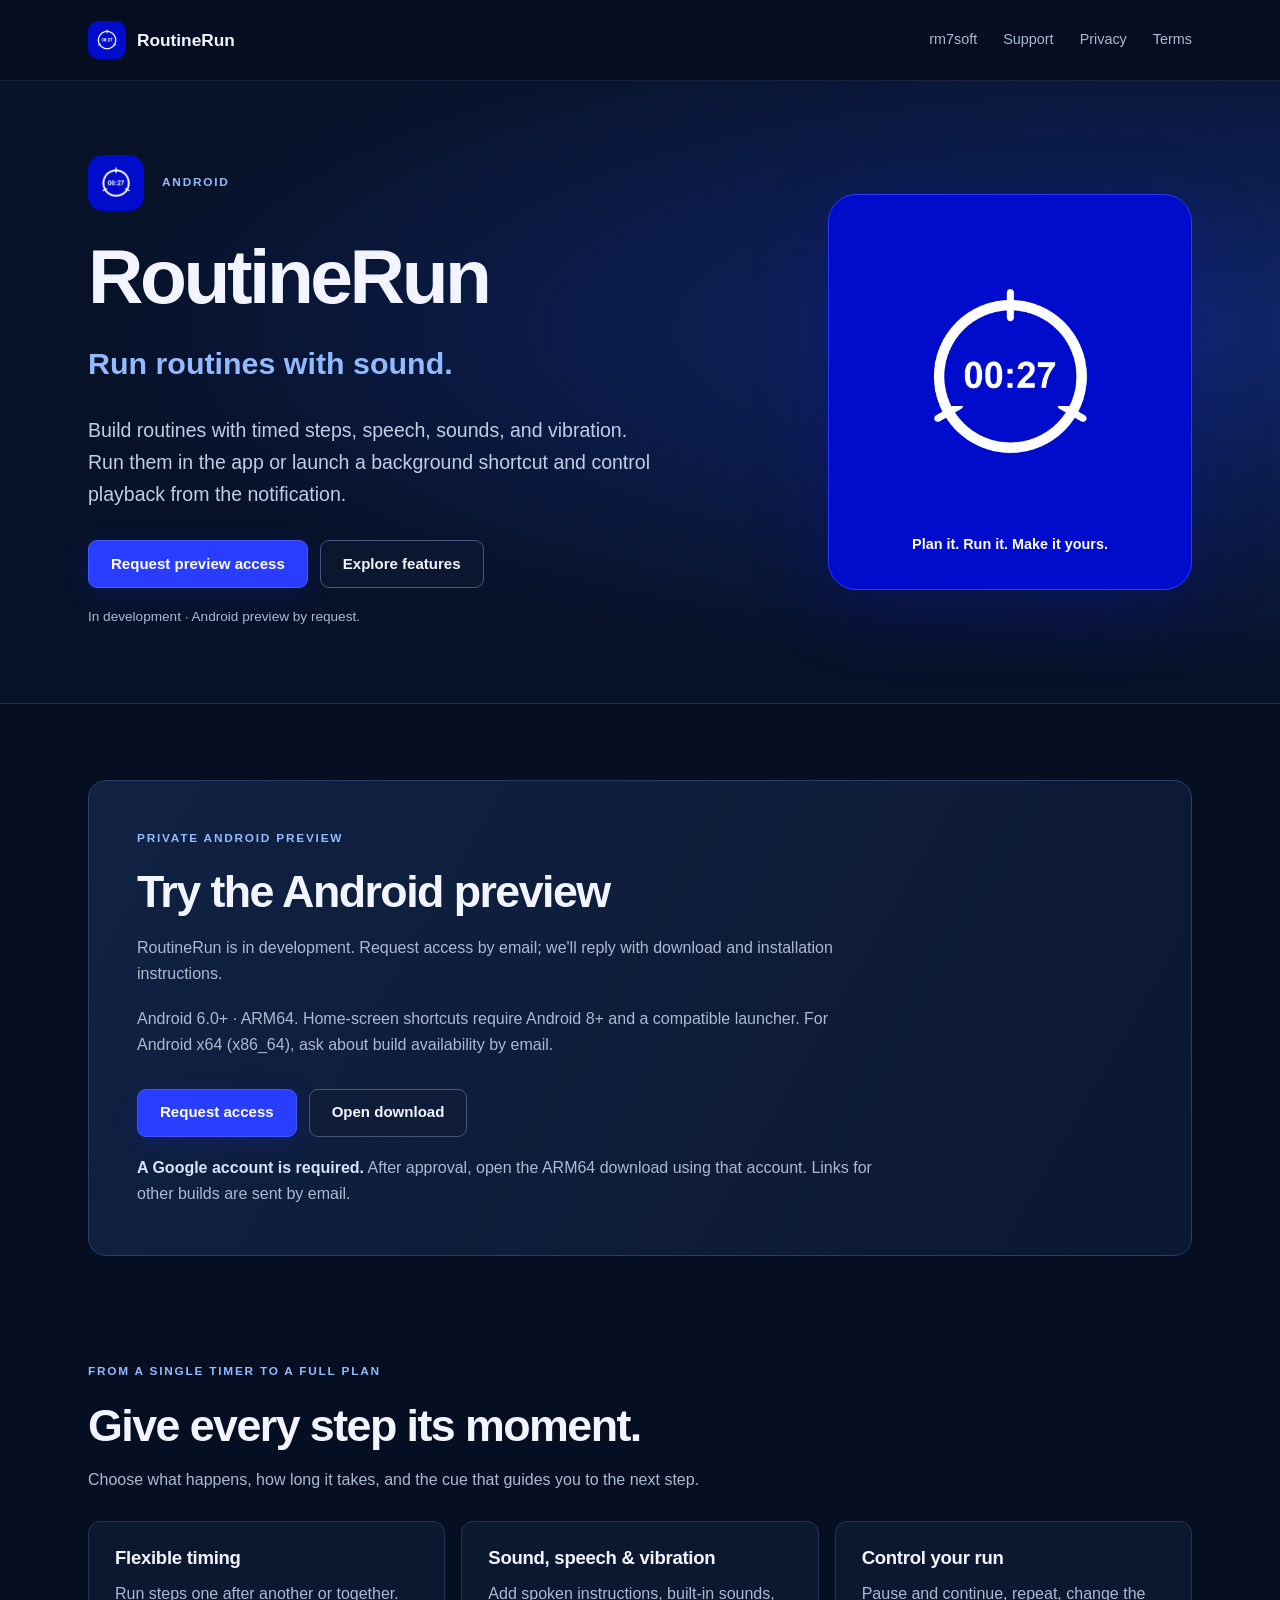
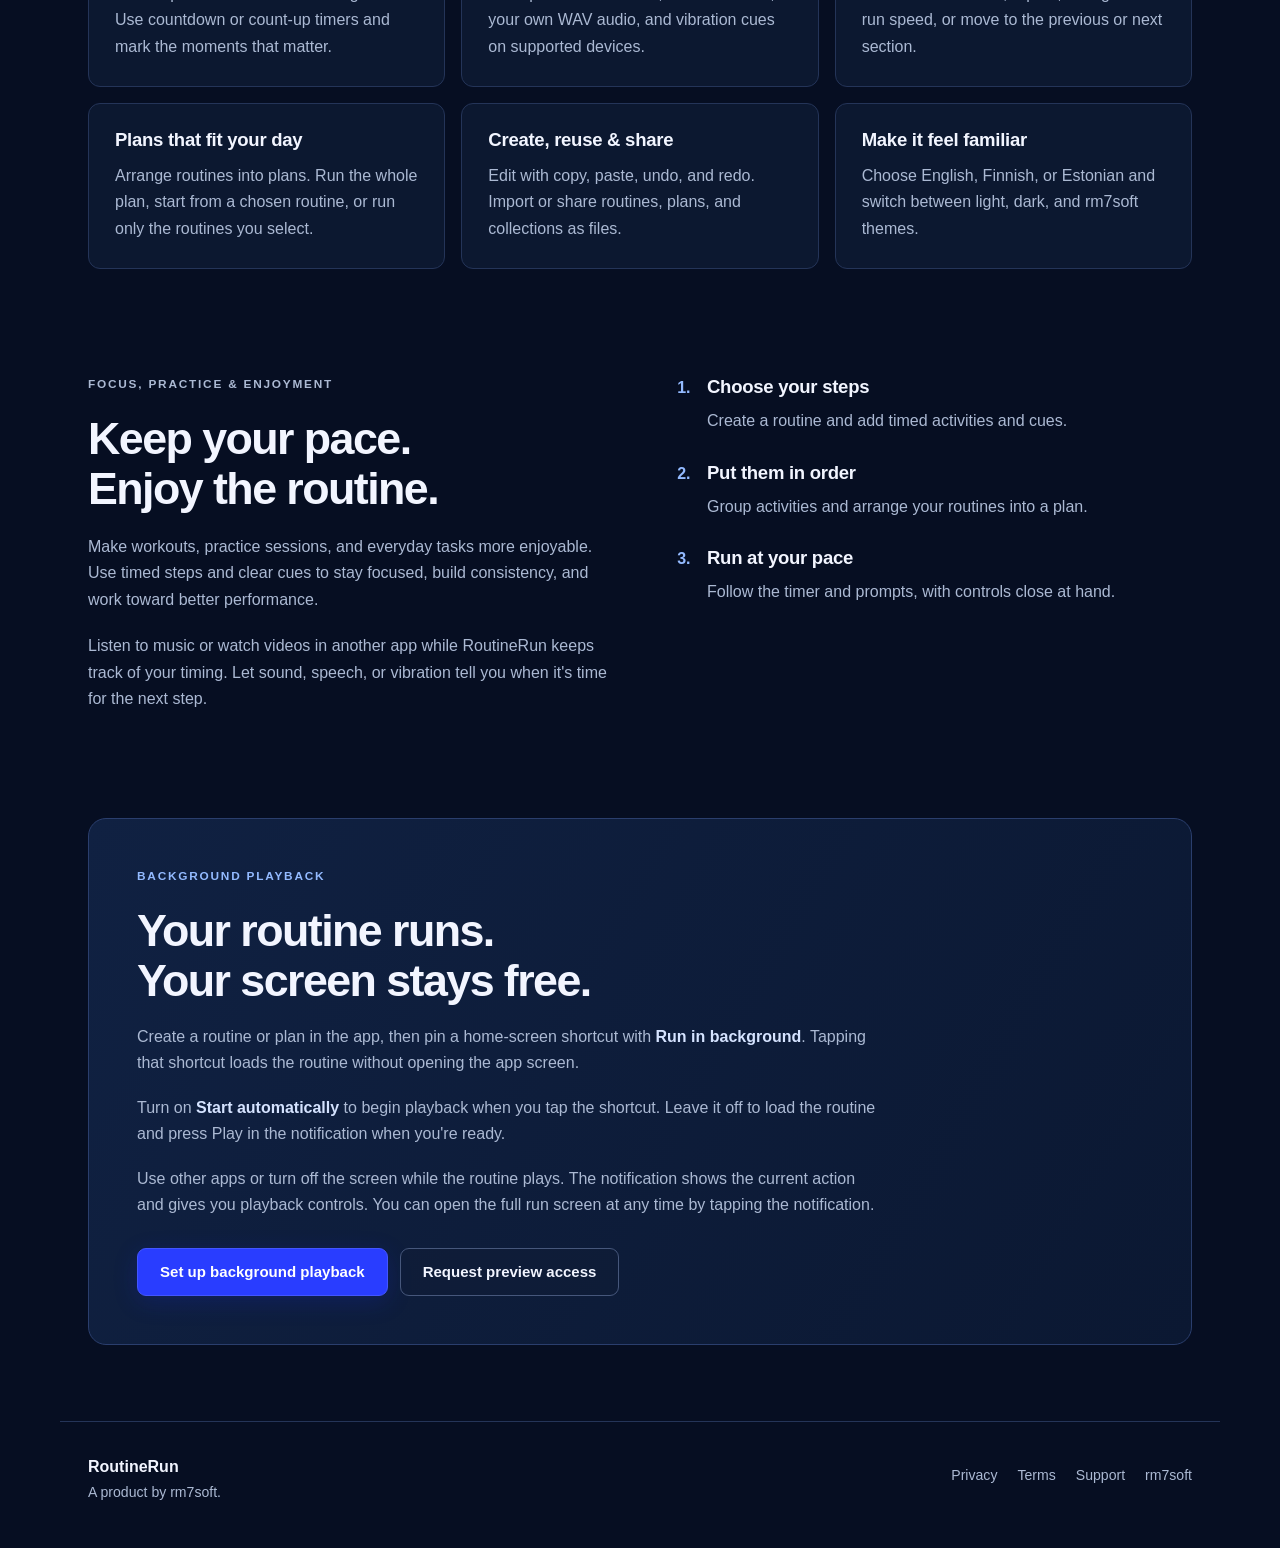
==== routinerun/index.html @ 74646a8a "Explain background shortcut setup and notification playback" ====
<!doctype html>
<html lang="en">
<head>
    <meta charset="utf-8">
    <meta name="viewport" content="width=device-width, initial-scale=1">
    <title>RoutineRun | Run routines with sound</title>
    <meta name="description" content="RoutineRun for Android combines timed routines with speech, sounds, and vibration. Launch routines from home-screen shortcuts and control background playback from notifications.">
    <link rel="icon" type="image/png" href="../assets/routinerun-icon.png">
    <link rel="stylesheet" href="../assets/styles.css">
</head>
<body>
    <a class="skip-link" href="#main">Skip to content</a>
    <header class="site-header">
        <nav class="nav-shell" aria-label="Primary">
            <a class="brand" href="index.html" aria-label="RoutineRun home">
                <img class="brand-product-icon" src="../assets/routinerun-icon.png" alt="" aria-hidden="true">
                <span class="brand-text">RoutineRun</span>
            </a>
            <div class="nav-links">
                <a href="../index.html">rm7soft</a>
                <a href="support.html">Support</a>
                <a href="privacy.html">Privacy</a>
                <a href="terms.html">Terms</a>
            </div>
        </nav>
    </header>

    <main id="main">
        <section class="hero product-hero">
            <div class="hero-content">
                <div>
                    <div class="product-lockup">
                        <img src="../assets/routinerun-icon.png" alt="" aria-hidden="true">
                        <p class="eyebrow">Android</p>
                    </div>
                    <h1>RoutineRun</h1>
                    <p class="product-tagline">Run routines with sound.</p>
                    <p class="lede">Build routines with timed steps, speech, sounds, and vibration. Run them in the app or launch a background shortcut and control playback from the notification.</p>
                    <div class="hero-actions" aria-label="Primary actions">
                        <a class="button primary" href="#preview">Request preview access</a>
                        <a class="button secondary" href="#features">Explore features</a>
                    </div>
                    <p class="release-note">In development &middot; Android preview by request.</p>
                </div>
                <div class="product-art">
                    <img src="../assets/routinerun-icon.png" alt="RoutineRun timer logo" width="512" height="512">
                    <p>Plan it. Run it. Make it yours.</p>
                </div>
            </div>
        </section>

        <section class="section" id="preview" aria-labelledby="preview-title">
            <div class="callout">
                <p class="eyebrow">Private Android preview</p>
                <h2 id="preview-title">Try the Android preview</h2>
                <p>RoutineRun is in development. Request access by email; we'll reply with download and installation instructions.</p>
                <p>Android 6.0+ &middot; ARM64. Home-screen shortcuts require Android 8+ and a compatible launcher. For Android x64 (x86_64), ask about build availability by email.</p>
                <div class="actions">
                    <a class="button primary" href="mailto:routinerun@rm7soft.com?subject=RoutineRun%20Android%20preview%20request&amp;body=Hello%2C%0D%0A%0D%0AI%20would%20like%20to%20request%20a%20RoutineRun%20Android%20preview.%0D%0A%0D%0AName%3A%20%0D%0AOrganization%20%28optional%29%3A%20%0D%0AEvaluation%20purpose%20%28optional%29%3A%20%0D%0AAndroid%20device%20or%20emulator%20model%3A%20%0D%0AAndroid%20version%3A%20%0D%0AArchitecture%20%28ARM64%20or%20x64%2C%20if%20known%29%3A%20%0D%0AGoogle%20account%20email%20%28required%20for%20download%20access%29%3A%20">Request access</a>
                    <a class="button secondary" href="https://drive.google.com/file/d/1yQmpKuYfnqAX617FvVmg3RIUXpZFhF-O/view" aria-describedby="preview-download-note">Open download</a>
                </div>
                <p id="preview-download-note"><strong>A Google account is required.</strong> After approval, open the ARM64 download using that account. Links for other builds are sent by email.</p>
            </div>
        </section>

        <section class="section" id="features">
            <div class="section-heading">
                <p class="eyebrow">From a single timer to a full plan</p>
                <h2>Give every step its moment.</h2>
                <p>Choose what happens, how long it takes, and the cue that guides you to the next step.</p>
            </div>
            <div class="feature-grid">
                <article class="feature-card">
                    <h3>Flexible timing</h3>
                    <p>Run steps one after another or together. Use countdown or count-up timers and mark the moments that matter.</p>
                </article>
                <article class="feature-card">
                    <h3>Sound, speech &amp; vibration</h3>
                    <p>Add spoken instructions, built-in sounds, your own WAV audio, and vibration cues on supported devices.</p>
                </article>
                <article class="feature-card">
                    <h3>Control your run</h3>
                    <p>Pause and continue, repeat, change the run speed, or move to the previous or next section.</p>
                </article>
                <article class="feature-card">
                    <h3>Plans that fit your day</h3>
                    <p>Arrange routines into plans. Run the whole plan, start from a chosen routine, or run only the routines you select.</p>
                </article>
                <article class="feature-card">
                    <h3>Create, reuse &amp; share</h3>
                    <p>Edit with copy, paste, undo, and redo. Import or share routines, plans, and collections as files.</p>
                </article>
                <article class="feature-card">
                    <h3>Make it feel familiar</h3>
                    <p>Choose English, Finnish, or Estonian and switch between light, dark, and rm7soft themes.</p>
                </article>
            </div>
        </section>
        <section class="section split-section">
            <div>
                <p class="eyebrow">Focus, practice &amp; enjoyment</p>
                <h2>Keep your pace.<br>Enjoy the routine.</h2>
                <p>Make workouts, practice sessions, and everyday tasks more enjoyable. Use timed steps and clear cues to stay focused, build consistency, and work toward better performance.</p>
                <p>Listen to music or watch videos in another app while RoutineRun keeps track of your timing. Let sound, speech, or vibration tell you when it's time for the next step.</p>
            </div>
            <ol class="steps">
                <li><h3>Choose your steps</h3><p>Create a routine and add timed activities and cues.</p></li>
                <li><h3>Put them in order</h3><p>Group activities and arrange your routines into a plan.</p></li>
                <li><h3>Run at your pace</h3><p>Follow the timer and prompts, with controls close at hand.</p></li>
            </ol>
        </section>
        <section class="section">
            <div class="callout">
                <p class="eyebrow">Background playback</p>
                <h2>Your routine runs.<br>Your screen stays free.</h2>
                <p>Create a routine or plan in the app, then pin a home-screen shortcut with <strong>Run in background</strong>. Tapping that shortcut loads the routine without opening the app screen.</p>
                <p>Turn on <strong>Start automatically</strong> to begin playback when you tap the shortcut. Leave it off to load the routine and press Play in the notification when you're ready.</p>
                <p>Use other apps or turn off the screen while the routine plays. The notification shows the current action and gives you playback controls. You can open the full run screen at any time by tapping the notification.</p>
                <div class="actions">
                    <a class="button primary" href="support.html#background-playback">Set up background playback</a>
                    <a class="button secondary" href="#preview">Request preview access</a>
                </div>
            </div>
        </section>
    </main>

    <footer class="site-footer">
        <div>
            <strong>RoutineRun</strong>
            <p>A product by rm7soft.</p>
        </div>
        <nav aria-label="Footer">
            <a href="privacy.html">Privacy</a>
            <a href="terms.html">Terms</a>
            <a href="support.html">Support</a>
            <a href="../index.html">rm7soft</a>
        </nav>
    </footer>
</body>
</html>
---- assets/styles.css ----
:root {
    color-scheme: dark;
    --ink: #f2f5ff;
    --muted: #abb9d3;
    --line: #243458;
    --paper: #060e22;
    --surface: #0c1830;
    --teal: #293dff;
    --teal-dark: #93baff;
    --coral: #36c3ff;
    --gold: #619aff;
    --shadow: 0 22px 70px #00000033;
    --max: 1160px;
}

* { box-sizing: border-box; }
html { scroll-behavior: smooth; scroll-padding-top: 110px; }
body {
    margin: 0;
    font-family: "Segoe UI", Arial, Helvetica, sans-serif;
    line-height: 1.65;
    color: var(--ink);
    background: var(--paper);
    -webkit-font-smoothing: antialiased;
}
img { max-width: 100%; display: block; }
a { color: inherit; text-underline-offset: 4px; }
a:focus-visible, summary:focus-visible { outline: 3px solid var(--coral); outline-offset: 5px; }
::selection { background: #284bc0; color: #fff; }
.skip-link {
    position: absolute;
    top: -80px;
    left: 16px;
    z-index: 10;
    padding: 10px 14px;
    background: var(--ink);
    color: var(--paper);
    border-radius: 6px;
}
.skip-link:focus { top: 16px; }
.site-header {
    position: sticky;
    top: 0;
    z-index: 5;
    background: #060e22ed;
    backdrop-filter: blur(16px);
    border-bottom: 1px solid #24345888;
}
.nav-shell {
    max-width: var(--max);
    margin: 0 auto;
    min-height: 80px;
    padding: 0 28px;
    display: flex;
    align-items: center;
    justify-content: space-between;
    gap: 24px;
}
.brand { display: inline-flex; align-items: center; gap: 11px; text-decoration: none; font-weight: 700; flex-shrink: 0; }
.brand-mark, .brand-product-icon { width: 38px; height: 38px; border-radius: 10px; }
.brand-wordmark { font-size: 1.65rem; letter-spacing: -0.065em; line-height: 1; }
.brand-wordmark span { color: #b1c8fa; }
.brand-text { font-size: 1.08rem; }
.nav-links { display: flex; align-items: center; gap: 26px; color: var(--muted); font-size: .9rem; }
.nav-links a, .site-footer a { text-decoration: none; padding-block: 10px; }
.nav-links a:hover, .site-footer a:hover, .text-link:hover { color: #fff; }
.hero { position: relative; overflow: hidden; isolation: isolate; }
.hero-content { width: min(100%, var(--max)); margin: 0 auto; padding: 80px 28px; }
.hero-company {
    background: radial-gradient(ellipse at 90% 10%, #082361 0, transparent 62%), #040c20;
    border-bottom: 1px solid var(--line);
}
.hero-company::before {
    content: "";
    position: absolute;
    inset: 0;
    background: url("brand-waves.svg") center bottom / cover no-repeat;
    z-index: -2;
}
.hero-company::after {
    content: "";
    position: absolute;
    inset: 0;
    background: linear-gradient(90deg, #040c20c9 0, #040c2070 42%, transparent 78%);
    z-index: -1;
}
.hero-company .hero-content { padding-top: 104px; padding-bottom: 124px; }
.hero-company h1 { max-width: 1000px; font-size: clamp(2.75rem, 6.4vw, 5.3rem); letter-spacing: -.055em; }
.hero-company h1 span { color: #a9c5ff; }
.hero-company .lede { max-width: 510px; }
.eyebrow { margin: 0 0 18px; color: var(--teal-dark); font-size: .74rem; font-weight: 600; letter-spacing: .15em; text-transform: uppercase; }
h1, h2, h3 { margin: 0; line-height: 1.13; }
h1 { font-size: clamp(2.7rem, 6vw, 5rem); letter-spacing: -.045em; overflow-wrap: anywhere; }
h2 { font-size: clamp(1.9rem, 3.5vw, 3rem); letter-spacing: -.035em; }
h3 { font-size: 1.16rem; letter-spacing: -.015em; }
p { margin: 0; }
.lede { margin-top: 26px; color: #bfcee6; font-size: clamp(1.08rem, 2vw, 1.22rem); max-width: 580px; }
.hero-actions, .actions { display: flex; flex-wrap: wrap; gap: 12px; margin-top: 30px; }
.button {
    display: inline-flex;
    align-items: center;
    justify-content: center;
    min-height: 48px;
    padding: 10px 22px;
    border-radius: 9px;
    border: 1px solid #46577b;
    text-decoration: none;
    text-align: center;
    font-weight: 600;
    font-size: .94rem;
    transition: background-color .16s, border-color .16s;
}
.button.primary { background: var(--teal); border-color: #4356ff; color: #fff; box-shadow: 0 6px 24px #1828ee30; }
.button.primary:hover { background: #3c50ff; border-color: #7181ff; }
.button.secondary { background: #101d3680; color: var(--ink); }
.button.secondary:hover { background: #1a2b4c; border-color: #6b87b7; }
.section { width: min(100%, var(--max)); margin: 0 auto; padding: 76px 28px; }
.section + .section { padding-top: 30px; }
.section-heading { max-width: 680px; }
.section-heading p:not(.eyebrow), .split-section p, .legal-content p, .legal-content li, .support-list p { color: var(--muted); }
.section-heading p:not(.eyebrow) { margin-top: 16px; }
.product-grid { margin-top: 30px; display: grid; grid-template-columns: 1.15fr 1fr; gap: 22px; }
.product-card {
    padding: 30px;
    display: grid;
    grid-template-columns: auto minmax(0, 1fr);
    gap: 22px;
    align-items: start;
    background: linear-gradient(135deg, #101f3c, var(--surface));
    border: 1px solid var(--line);
    border-radius: 16px;
}
.product-card .text-link { grid-column: 2; }
.product-card h3 { margin-bottom: 14px; }
.product-card p:not(.product-label) { color: var(--muted); font-size: .95rem; }
.product-label { margin-bottom: 8px; color: var(--teal-dark); font-size: .8rem; font-weight: 600; }
.product-icon { width: 60px; height: 60px; border-radius: 14px; }
.product-status { margin-top: 18px; font-size: .8rem !important; display: flex; align-items: center; gap: 8px; }
.status-dot { width: 6px; height: 6px; border-radius: 50%; background: #73bdff; flex-shrink: 0; }
.text-link { color: var(--teal-dark); font-size: .94rem; font-weight: 600; text-decoration: none; }
.text-link span { margin-left: 6px; }
.brand-art { display: grid; align-items: center; background: #000ccc; border: 1px solid #243fff; border-radius: 16px; overflow: hidden; }
.brand-art img { width: 100%; height: auto; }
.split-section { display: grid; grid-template-columns: 1fr 1fr; gap: 54px; align-items: start; }
.split-section > div > p:not(.eyebrow) { margin-top: 20px; }
.info-grid, .feature-grid { display: grid; grid-template-columns: repeat(2, minmax(0, 1fr)); gap: 16px; }
.feature-grid { margin-top: 28px; grid-template-columns: repeat(3, minmax(0, 1fr)); }
.info-card, .feature-card, .support-card { padding: 26px; background: var(--surface); border: 1px solid var(--line); border-radius: 12px; }
.info-card p, .feature-card p, .support-card p { margin-top: 12px; color: var(--muted); }
.product-hero { background: radial-gradient(ellipse at 90% 40%, #10266c, transparent 65%), #071229; border-bottom: 1px solid var(--line); }
.product-hero .hero-content { display: grid; grid-template-columns: minmax(0, 1.3fr) minmax(240px, .7fr); gap: 64px; align-items: center; padding-block: 74px; }
.product-lockup { display: flex; align-items: center; gap: 18px; margin-bottom: 22px; }
.product-lockup img { width: 56px; height: 56px; border-radius: 15px; }
.product-lockup .eyebrow { margin: 0; }
.product-tagline { margin-top: 18px; font-size: clamp(1.4rem, 3vw, 1.9rem); font-weight: 600; color: var(--teal-dark); }
.product-art { padding: 24px 24px 32px; background: #000ccc; border: 1px solid #283bff; border-radius: 28px; color: white; text-align: center; box-shadow: 0 20px 80px #000ccc33; }
.product-art img { width: 100%; height: auto; }
.product-art p { font-size: .9rem; font-weight: 600; }
.page-header { width: min(100%, var(--max)); margin: 0 auto; padding: 70px 28px 36px; }
.page-header p { max-width: 720px; margin-top: 16px; color: var(--muted); font-size: 1.08rem; }
.legal-content, .support-list { width: min(100%, 880px); margin: 0 auto; padding: 24px 28px 78px; }
.legal-content section, .support-card { margin-top: 26px; }
.legal-content h2 { font-size: 1.42rem; margin-bottom: 10px; }
.legal-content ul { margin: 10px 0 0; padding-left: 22px; }
.legal-content p + p { margin-top: 12px; }
.legal-content a, .support-card p a, .callout p a { color: var(--teal-dark); }
.support-card li { padding-left: 4px; margin-top: 10px; color: var(--muted); }
.support-card strong, .callout strong { color: #d5e3ff; }
.notice { margin-top: 22px; padding: 18px; border-left: 3px solid var(--gold); background: #101f3b; color: #c9dbf6; }
.site-footer { max-width: var(--max); margin: 0 auto; padding: 32px 28px 44px; display: flex; justify-content: space-between; gap: 28px; color: var(--muted); border-top: 1px solid var(--line); font-size: .88rem; }
.site-footer strong { color: var(--ink); font-size: 1rem; }
.site-footer nav { display: flex; flex-wrap: wrap; gap: 20px; }
.steps { margin: 0; padding-left: 28px; }
.steps li { padding: 0 0 26px 12px; }
.steps li::marker { font-weight: 600; color: var(--teal-dark); }
.steps p { margin-top: 10px; }
.callout { padding: clamp(24px, 5vw, 48px); border: 1px solid #2a3e6d; border-radius: 18px; background: linear-gradient(120deg, #102142, #0b1832); }
.callout > p:not(.eyebrow) { max-width: 740px; margin-top: 18px; color: var(--muted); }
.release-note { margin-top: 18px; color: var(--muted); font-size: .85rem; }
.release-details { margin-top: 24px; }
.release-details summary { cursor: pointer; font-weight: 600; }
.release-details p { margin-top: 12px; }
.checksum { overflow-wrap: anywhere; }

@media (max-width: 900px) {
    .hero-company .hero-content { padding-top: 80px; padding-bottom: 100px; }
    .product-grid, .split-section { grid-template-columns: 1fr; }
    .brand-art img { max-height: 290px; object-fit: contain; }
    .product-hero .hero-content { gap: 32px; }
    .feature-grid { grid-template-columns: repeat(2, minmax(0, 1fr)); }
    .section { padding-block: 60px; }
}
@media (max-width: 640px) {
    html { scroll-padding-top: 140px; }
    .nav-shell { flex-direction: column; align-items: flex-start; gap: 10px; padding: 16px 20px 8px; }
    .nav-links { width: 100%; gap: 24px; font-size: .86rem; overflow-x: auto; }
    .nav-links a { flex-shrink: 0; }
    .hero-content, .section, .page-header, .legal-content, .support-list, .site-footer { padding-left: 20px; padding-right: 20px; }
    .hero-company .hero-content { padding-top: 62px; padding-bottom: 90px; }
    .hero-company h1 { font-size: clamp(2.25rem, 8.6vw, 3.4rem); }
    .hero-company::before { background-position: 58% bottom; opacity: .65; }
    .hero-company::after { background: linear-gradient(180deg, #040c2033, #040c2088); }
    .eyebrow { font-size: .67rem; letter-spacing: .12em; }
    .lede { font-size: 1.06rem; }
    .hero-actions, .actions { gap: 10px; }
    .hero-actions .button, .actions .button { flex: 1 1 220px; }
    .product-card { padding: 24px; gap: 18px; grid-template-columns: 1fr; }
    .product-card .text-link { grid-column: 1; }
    .product-card .product-icon { width: 54px; height: 54px; }
    .feature-grid, .info-grid, .product-hero .hero-content { grid-template-columns: 1fr; }
    .product-hero .hero-content { padding-block: 48px; }
    .product-art { max-width: 300px; width: 100%; margin: 8px auto 0; }
    .product-art img { max-width: 200px; margin: 0 auto; }
    .section { padding-block: 48px; }
    .split-section { gap: 28px; }
    .site-footer { flex-direction: column; gap: 18px; }
    .site-footer nav { gap: 22px; }
    .support-card { padding: 22px; }
}
@media (prefers-reduced-motion: reduce) {
    html { scroll-behavior: auto; }
    .button { transition: none; }
}
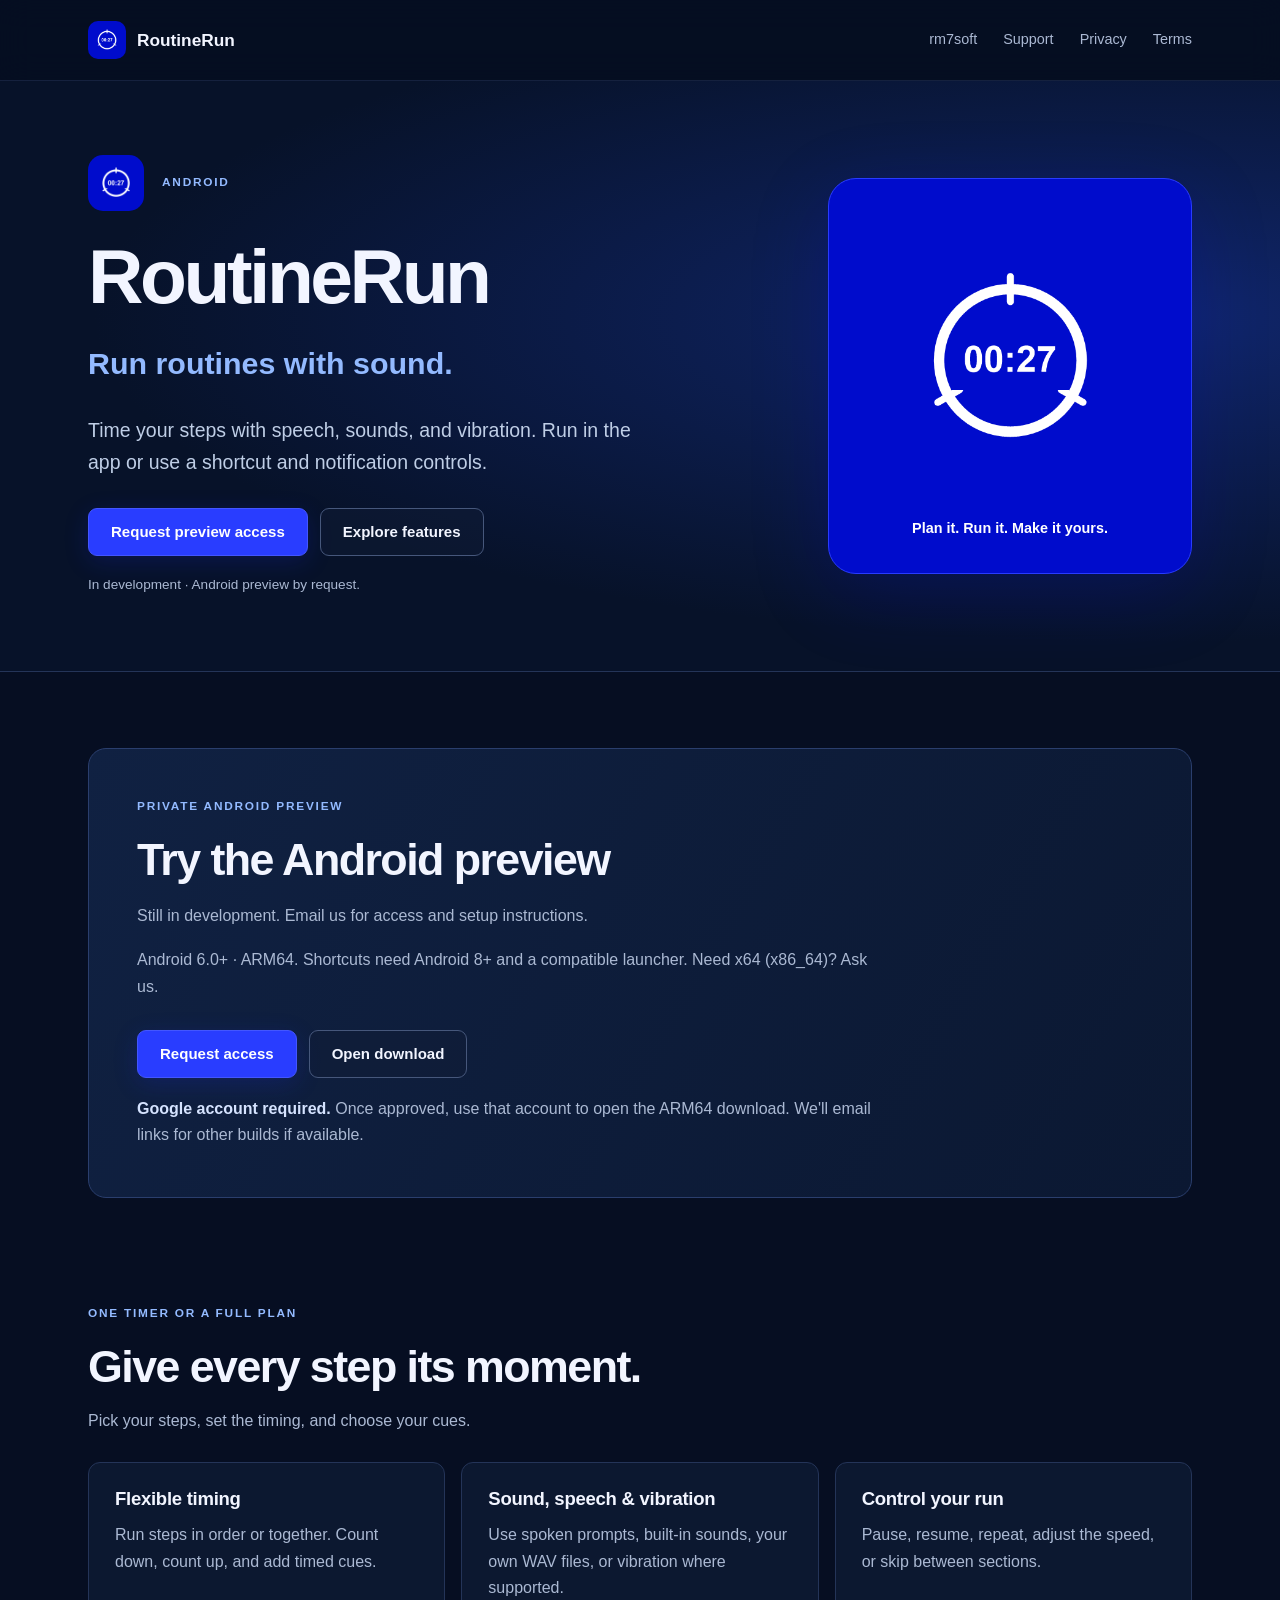
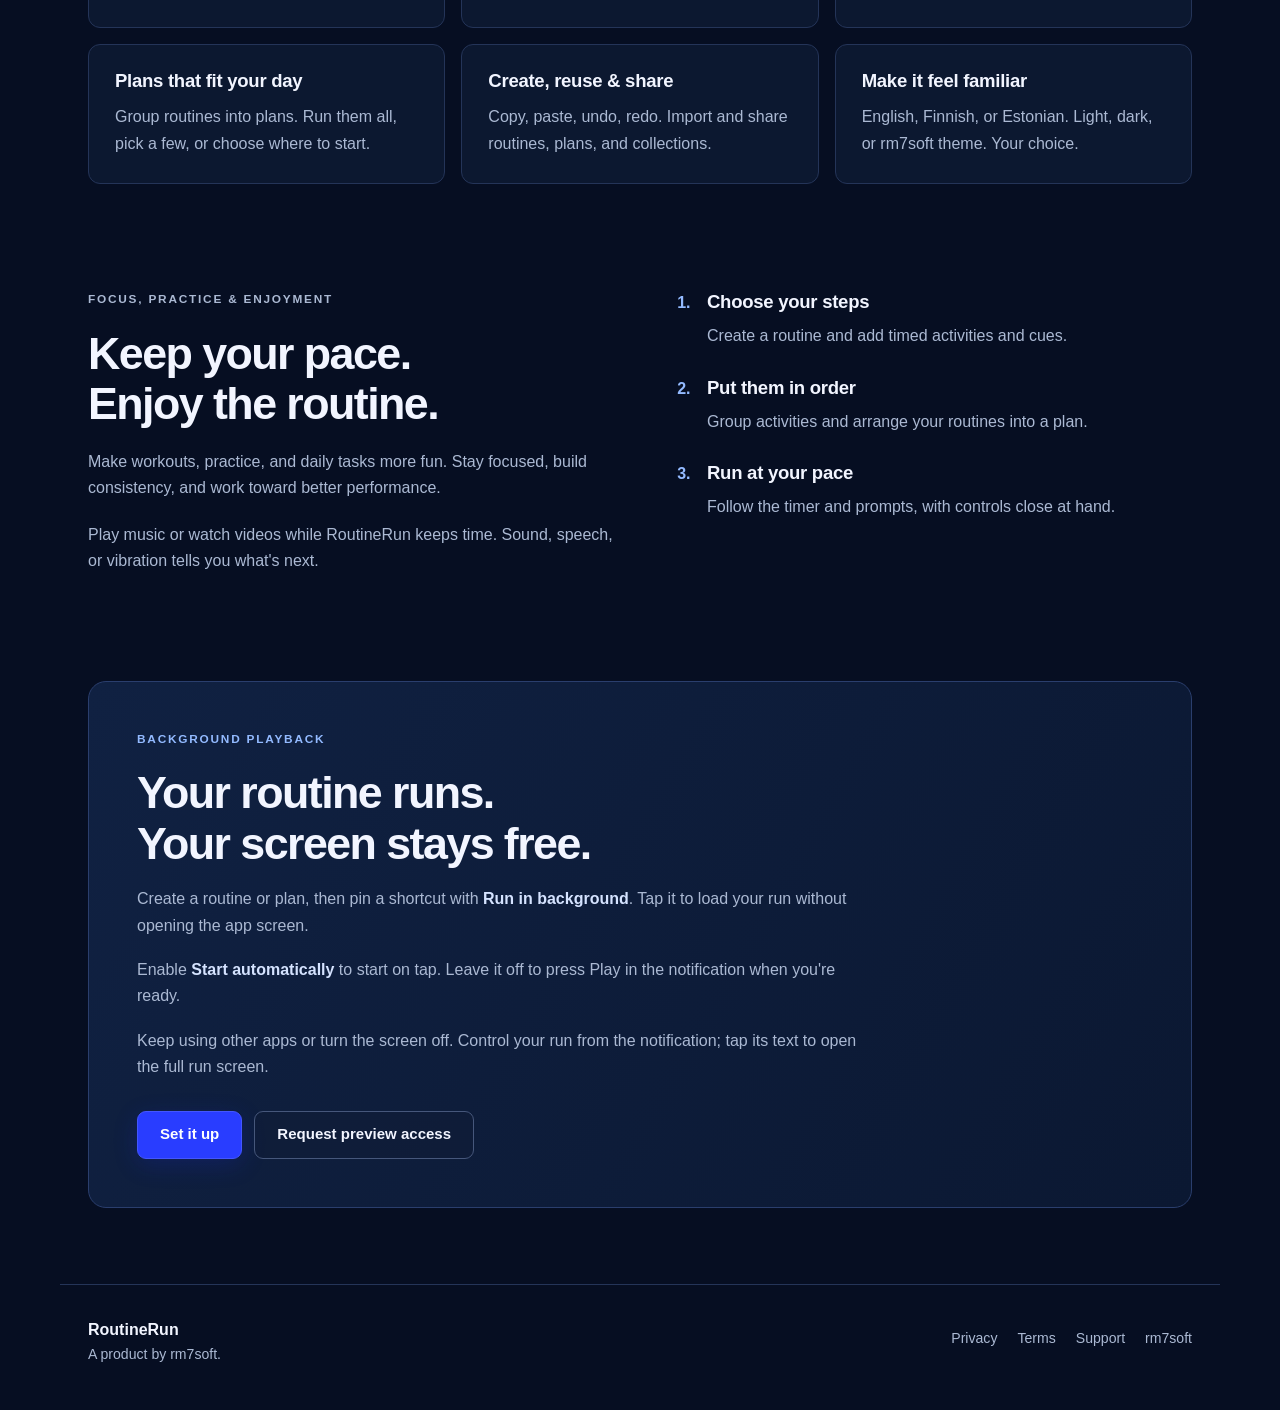
==== commit d960af34: "Shorten website copy and use a more conversational tone" ====
--- a/routinerun/index.html
+++ b/routinerun/index.html
@@ -35,7 +35,7 @@
                     </div>
                     <h1>RoutineRun</h1>
                     <p class="product-tagline">Run routines with sound.</p>
-                    <p class="lede">Build routines with timed steps, speech, sounds, and vibration. Run them in the app or launch a background shortcut and control playback from the notification.</p>
+                    <p class="lede">Time your steps with speech, sounds, and vibration. Run in the app or use a shortcut and notification controls.</p>
                     <div class="hero-actions" aria-label="Primary actions">
                         <a class="button primary" href="#preview">Request preview access</a>
                         <a class="button secondary" href="#features">Explore features</a>
@@ -53,46 +53,46 @@
             <div class="callout">
                 <p class="eyebrow">Private Android preview</p>
                 <h2 id="preview-title">Try the Android preview</h2>
-                <p>RoutineRun is in development. Request access by email; we'll reply with download and installation instructions.</p>
-                <p>Android 6.0+ &middot; ARM64. Home-screen shortcuts require Android 8+ and a compatible launcher. For Android x64 (x86_64), ask about build availability by email.</p>
+                <p>Still in development. Email us for access and setup instructions.</p>
+                <p>Android 6.0+ &middot; ARM64. Shortcuts need Android 8+ and a compatible launcher. Need x64 (x86_64)? Ask us.</p>
                 <div class="actions">
                     <a class="button primary" href="mailto:routinerun@rm7soft.com?subject=RoutineRun%20Android%20preview%20request&amp;body=Hello%2C%0D%0A%0D%0AI%20would%20like%20to%20request%20a%20RoutineRun%20Android%20preview.%0D%0A%0D%0AName%3A%20%0D%0AOrganization%20%28optional%29%3A%20%0D%0AEvaluation%20purpose%20%28optional%29%3A%20%0D%0AAndroid%20device%20or%20emulator%20model%3A%20%0D%0AAndroid%20version%3A%20%0D%0AArchitecture%20%28ARM64%20or%20x64%2C%20if%20known%29%3A%20%0D%0AGoogle%20account%20email%20%28required%20for%20download%20access%29%3A%20">Request access</a>
                     <a class="button secondary" href="https://drive.google.com/file/d/1yQmpKuYfnqAX617FvVmg3RIUXpZFhF-O/view" aria-describedby="preview-download-note">Open download</a>
                 </div>
-                <p id="preview-download-note"><strong>A Google account is required.</strong> After approval, open the ARM64 download using that account. Links for other builds are sent by email.</p>
+                <p id="preview-download-note"><strong>Google account required.</strong> Once approved, use that account to open the ARM64 download. We'll email links for other builds if available.</p>
             </div>
         </section>
 
         <section class="section" id="features">
             <div class="section-heading">
-                <p class="eyebrow">From a single timer to a full plan</p>
+                <p class="eyebrow">One timer or a full plan</p>
                 <h2>Give every step its moment.</h2>
-                <p>Choose what happens, how long it takes, and the cue that guides you to the next step.</p>
+                <p>Pick your steps, set the timing, and choose your cues.</p>
             </div>
             <div class="feature-grid">
                 <article class="feature-card">
                     <h3>Flexible timing</h3>
-                    <p>Run steps one after another or together. Use countdown or count-up timers and mark the moments that matter.</p>
+                    <p>Run steps in order or together. Count down, count up, and add timed cues.</p>
                 </article>
                 <article class="feature-card">
                     <h3>Sound, speech &amp; vibration</h3>
-                    <p>Add spoken instructions, built-in sounds, your own WAV audio, and vibration cues on supported devices.</p>
+                    <p>Use spoken prompts, built-in sounds, your own WAV files, or vibration where supported.</p>
                 </article>
                 <article class="feature-card">
                     <h3>Control your run</h3>
-                    <p>Pause and continue, repeat, change the run speed, or move to the previous or next section.</p>
+                    <p>Pause, resume, repeat, adjust the speed, or skip between sections.</p>
                 </article>
                 <article class="feature-card">
                     <h3>Plans that fit your day</h3>
-                    <p>Arrange routines into plans. Run the whole plan, start from a chosen routine, or run only the routines you select.</p>
+                    <p>Group routines into plans. Run them all, pick a few, or choose where to start.</p>
                 </article>
                 <article class="feature-card">
                     <h3>Create, reuse &amp; share</h3>
-                    <p>Edit with copy, paste, undo, and redo. Import or share routines, plans, and collections as files.</p>
+                    <p>Copy, paste, undo, redo. Import and share routines, plans, and collections.</p>
                 </article>
                 <article class="feature-card">
                     <h3>Make it feel familiar</h3>
-                    <p>Choose English, Finnish, or Estonian and switch between light, dark, and rm7soft themes.</p>
+                    <p>English, Finnish, or Estonian. Light, dark, or rm7soft theme. Your choice.</p>
                 </article>
             </div>
         </section>
@@ -100,8 +100,8 @@
             <div>
                 <p class="eyebrow">Focus, practice &amp; enjoyment</p>
                 <h2>Keep your pace.<br>Enjoy the routine.</h2>
-                <p>Make workouts, practice sessions, and everyday tasks more enjoyable. Use timed steps and clear cues to stay focused, build consistency, and work toward better performance.</p>
-                <p>Listen to music or watch videos in another app while RoutineRun keeps track of your timing. Let sound, speech, or vibration tell you when it's time for the next step.</p>
+                <p>Make workouts, practice, and daily tasks more fun. Stay focused, build consistency, and work toward better performance.</p>
+                <p>Play music or watch videos while RoutineRun keeps time. Sound, speech, or vibration tells you what's next.</p>
             </div>
             <ol class="steps">
                 <li><h3>Choose your steps</h3><p>Create a routine and add timed activities and cues.</p></li>
@@ -113,11 +113,11 @@
             <div class="callout">
                 <p class="eyebrow">Background playback</p>
                 <h2>Your routine runs.<br>Your screen stays free.</h2>
-                <p>Create a routine or plan in the app, then pin a home-screen shortcut with <strong>Run in background</strong>. Tapping that shortcut loads the routine without opening the app screen.</p>
-                <p>Turn on <strong>Start automatically</strong> to begin playback when you tap the shortcut. Leave it off to load the routine and press Play in the notification when you're ready.</p>
-                <p>Use other apps or turn off the screen while the routine plays. The notification shows the current action and gives you playback controls. You can open the full run screen at any time by tapping the notification.</p>
+                <p>Create a routine or plan, then pin a shortcut with <strong>Run in background</strong>. Tap it to load your run without opening the app screen.</p>
+                <p>Enable <strong>Start automatically</strong> to start on tap. Leave it off to press Play in the notification when you're ready.</p>
+                <p>Keep using other apps or turn the screen off. Control your run from the notification; tap its text to open the full run screen.</p>
                 <div class="actions">
-                    <a class="button primary" href="support.html#background-playback">Set up background playback</a>
+                    <a class="button primary" href="support.html#background-playback">Set it up</a>
                     <a class="button secondary" href="#preview">Request preview access</a>
                 </div>
             </div>
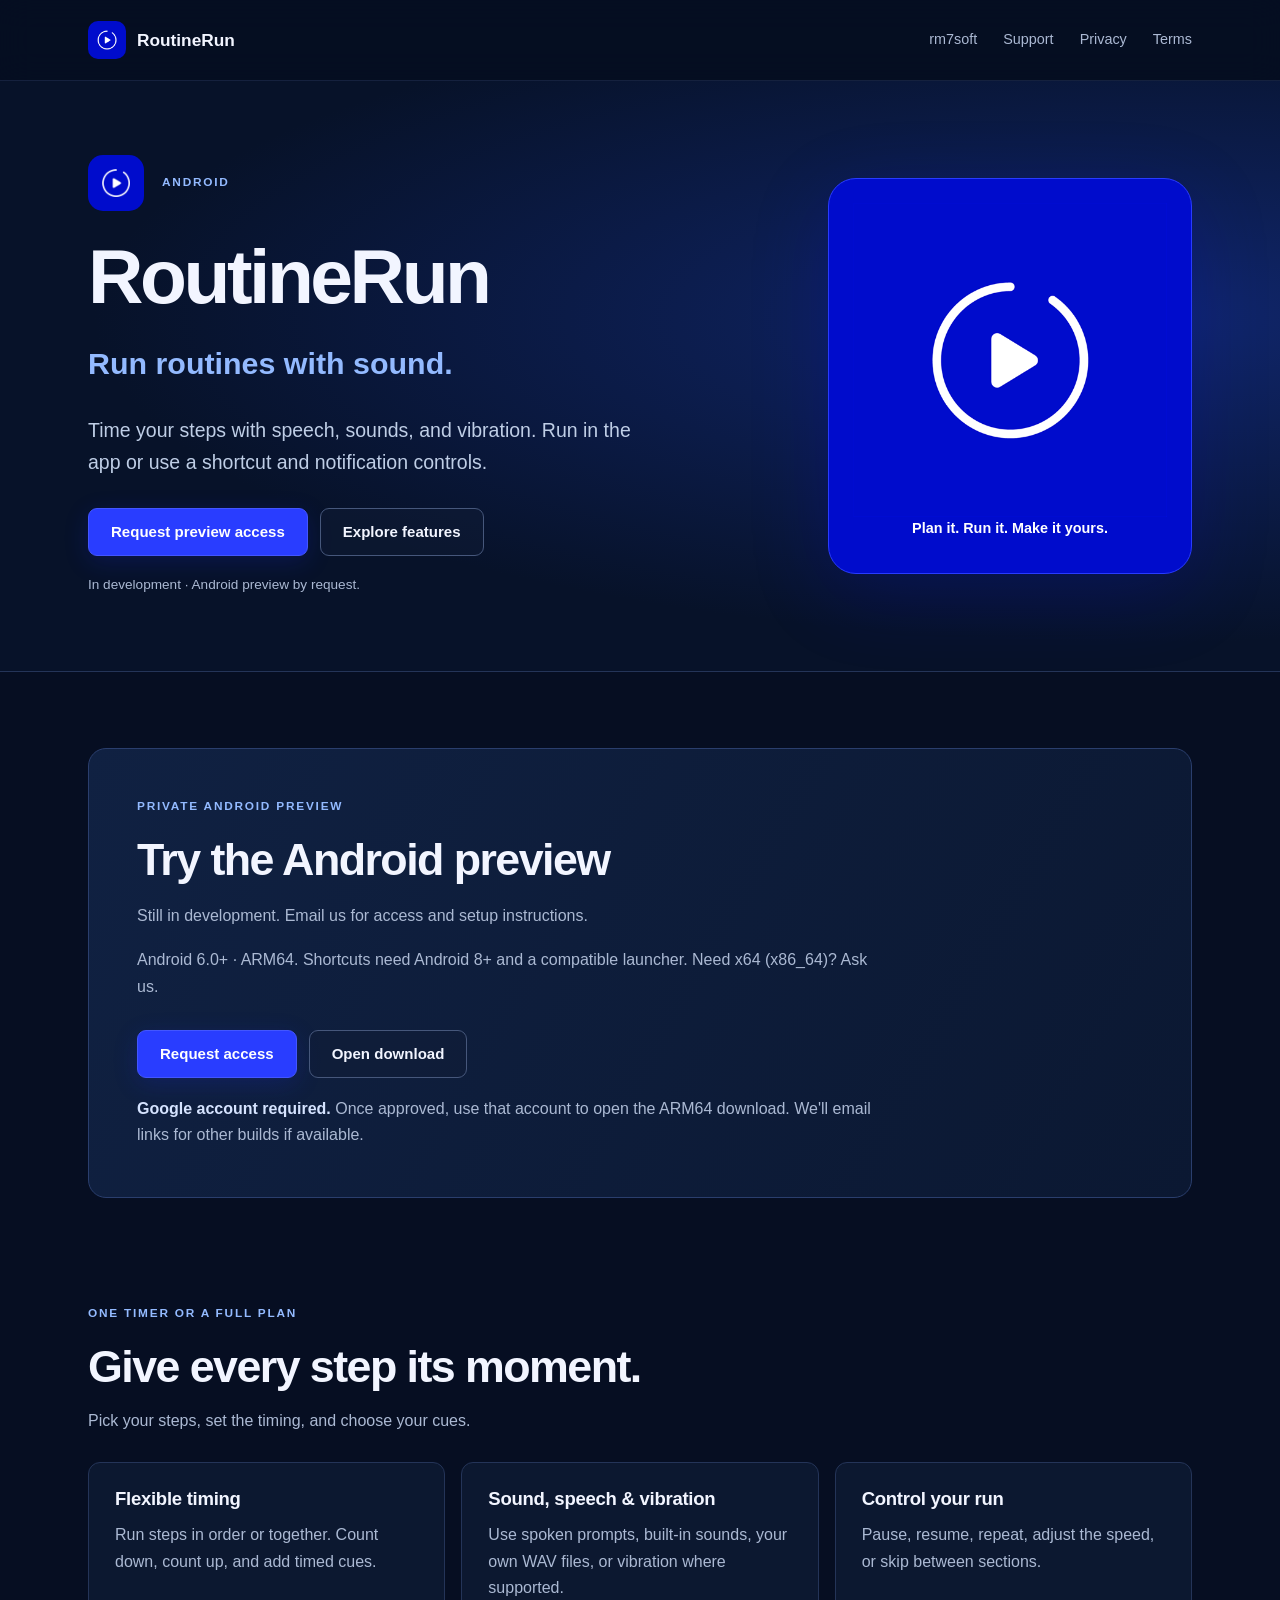
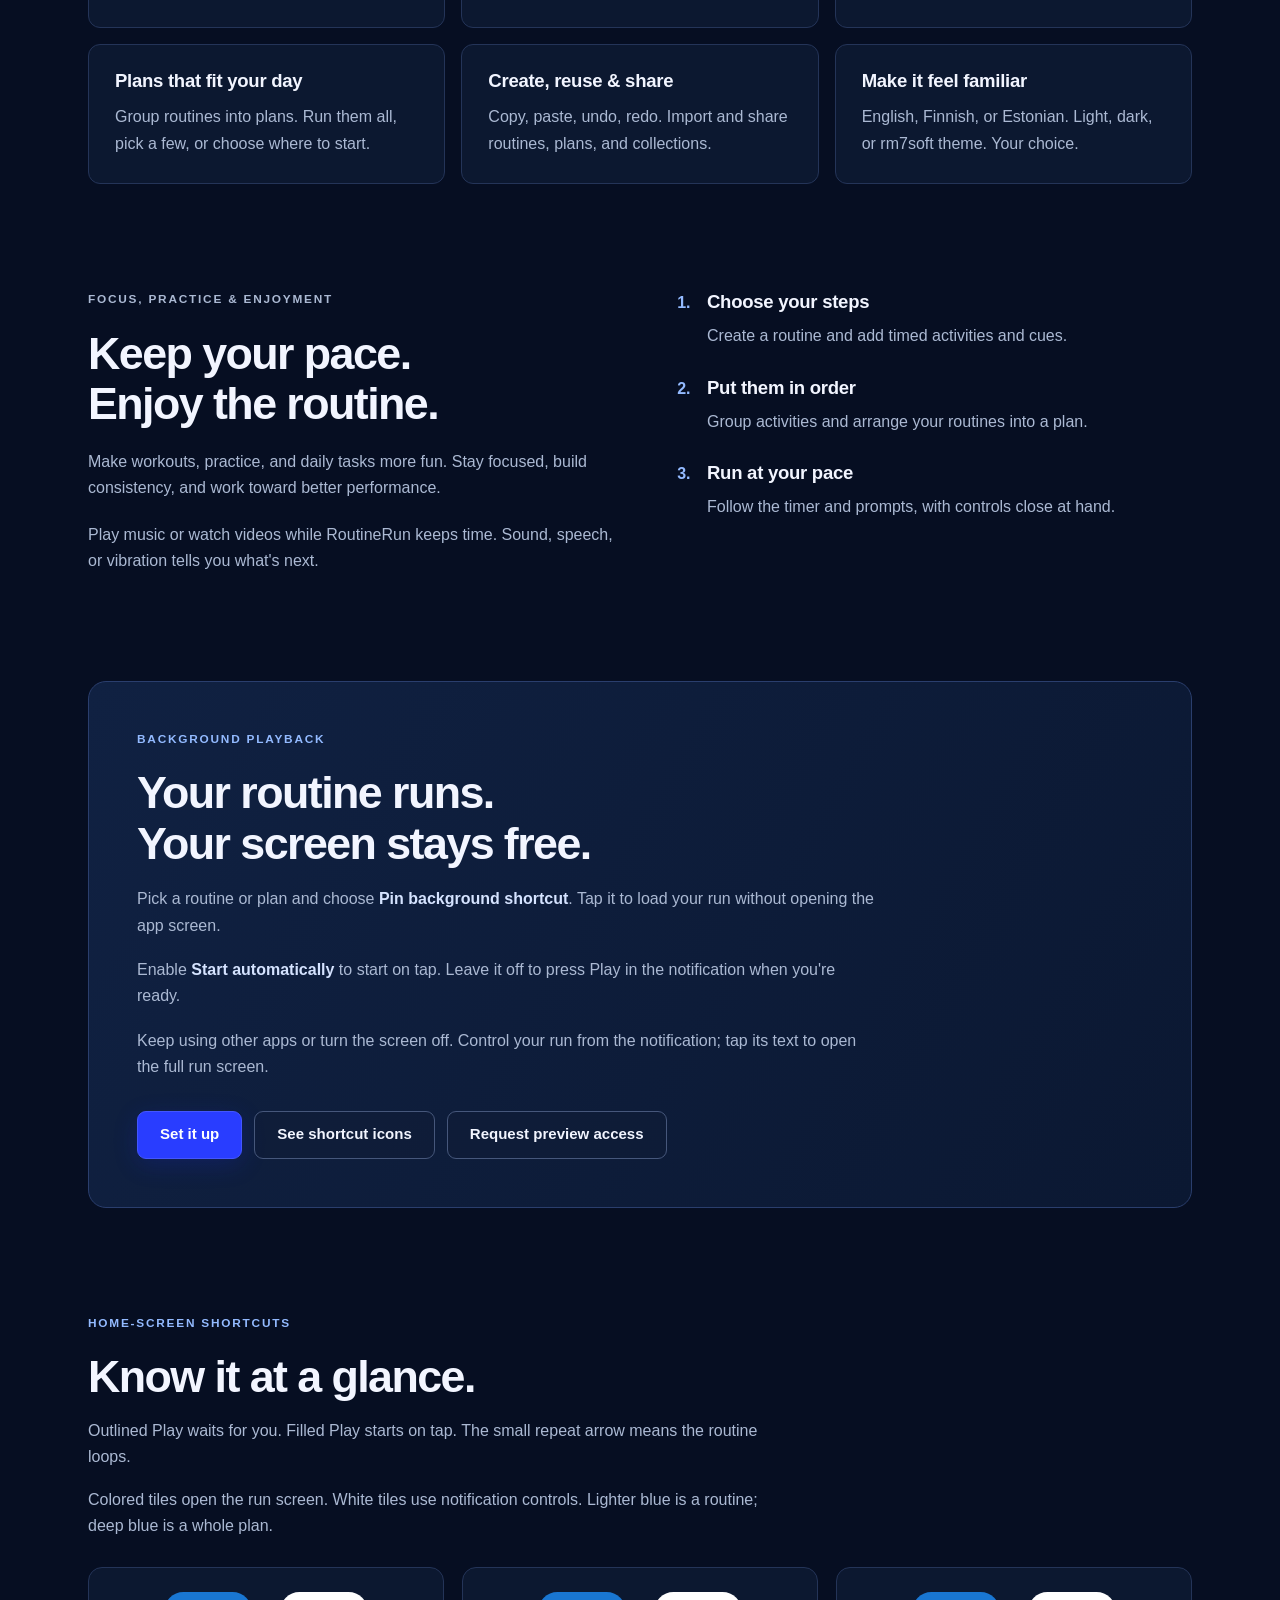
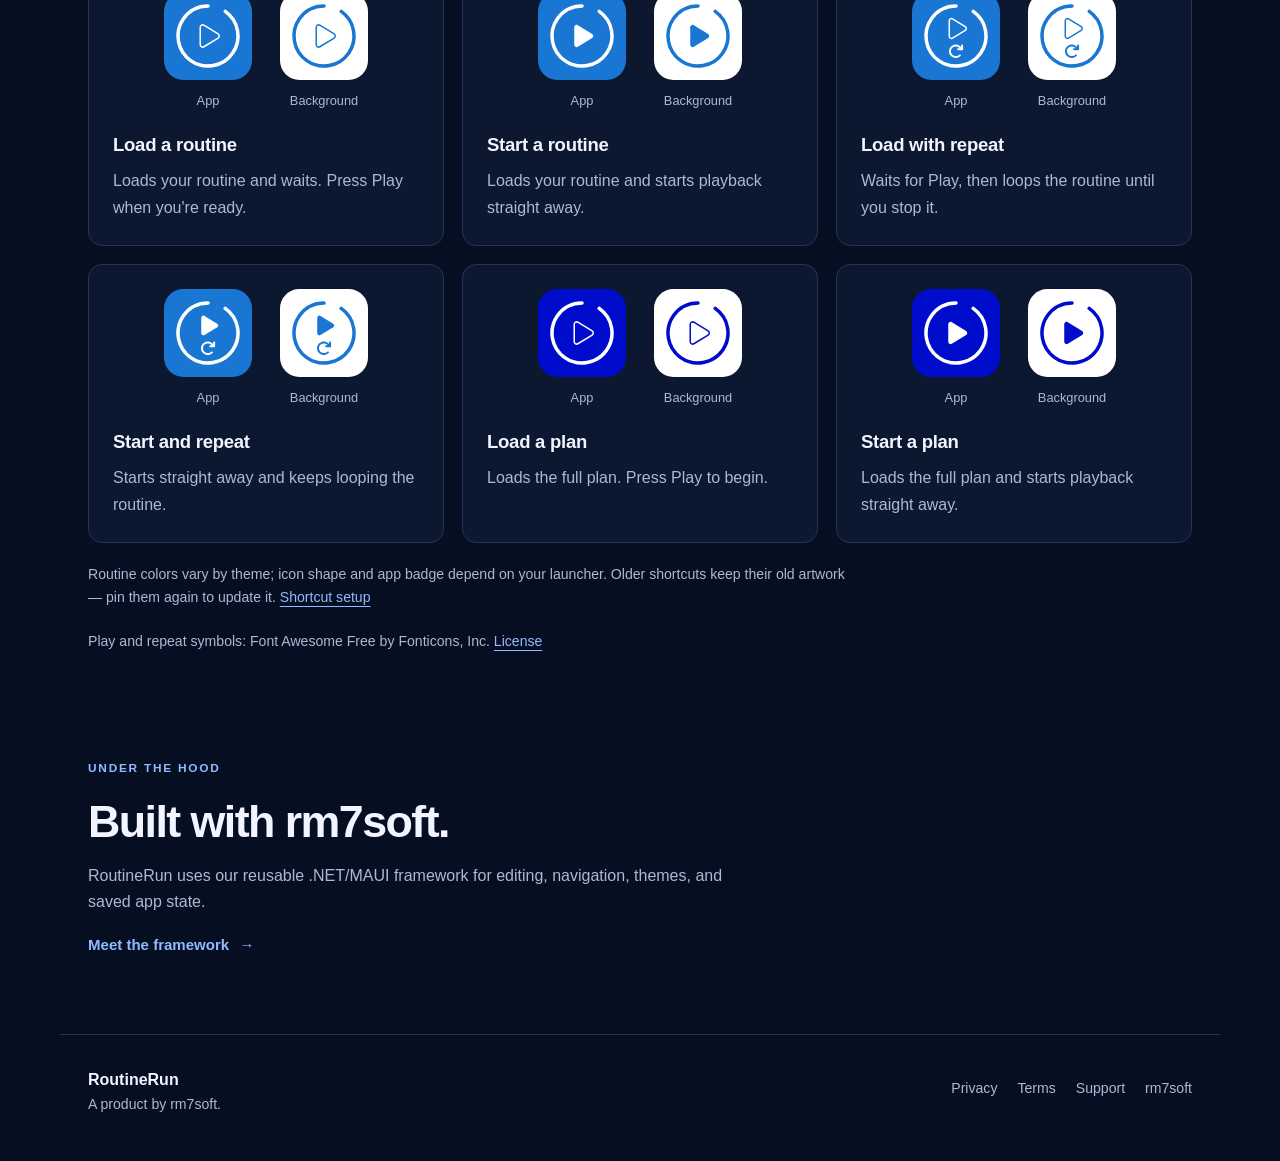
==== commit 69c09ae5: "Refresh RoutineRun icons and add shortcut and framework guides" ====
--- a/routinerun/index.html
+++ b/routinerun/index.html
@@ -43,7 +43,7 @@
                     <p class="release-note">In development &middot; Android preview by request.</p>
                 </div>
                 <div class="product-art">
-                    <img src="../assets/routinerun-icon.png" alt="RoutineRun timer logo" width="512" height="512">
+                    <img src="../assets/routinerun-icon.png" alt="RoutineRun play logo" width="512" height="512">
                     <p>Plan it. Run it. Make it yours.</p>
                 </div>
             </div>
@@ -57,7 +57,7 @@
                 <p>Android 6.0+ &middot; ARM64. Shortcuts need Android 8+ and a compatible launcher. Need x64 (x86_64)? Ask us.</p>
                 <div class="actions">
                     <a class="button primary" href="mailto:routinerun@rm7soft.com?subject=RoutineRun%20Android%20preview%20request&amp;body=Hello%2C%0D%0A%0D%0AI%20would%20like%20to%20request%20a%20RoutineRun%20Android%20preview.%0D%0A%0D%0AName%3A%20%0D%0AOrganization%20%28optional%29%3A%20%0D%0AEvaluation%20purpose%20%28optional%29%3A%20%0D%0AAndroid%20device%20or%20emulator%20model%3A%20%0D%0AAndroid%20version%3A%20%0D%0AArchitecture%20%28ARM64%20or%20x64%2C%20if%20known%29%3A%20%0D%0AGoogle%20account%20email%20%28required%20for%20download%20access%29%3A%20">Request access</a>
-                    <a class="button secondary" href="https://drive.google.com/file/d/1yQmpKuYfnqAX617FvVmg3RIUXpZFhF-O/view" aria-describedby="preview-download-note">Open download</a>
+                    <a class="button secondary" href="https://drive.google.com/file/d/19geisBlnDY4MOKRV9ghPImaXnB2kcRVy/view" aria-describedby="preview-download-note">Open download</a>
                 </div>
                 <p id="preview-download-note"><strong>Google account required.</strong> Once approved, use that account to open the ARM64 download. We'll email links for other builds if available.</p>
             </div>
@@ -113,13 +113,118 @@
             <div class="callout">
                 <p class="eyebrow">Background playback</p>
                 <h2>Your routine runs.<br>Your screen stays free.</h2>
-                <p>Create a routine or plan, then pin a shortcut with <strong>Run in background</strong>. Tap it to load your run without opening the app screen.</p>
+                <p>Pick a routine or plan and choose <strong>Pin background shortcut</strong>. Tap it to load your run without opening the app screen.</p>
                 <p>Enable <strong>Start automatically</strong> to start on tap. Leave it off to press Play in the notification when you're ready.</p>
                 <p>Keep using other apps or turn the screen off. Control your run from the notification; tap its text to open the full run screen.</p>
                 <div class="actions">
                     <a class="button primary" href="support.html#background-playback">Set it up</a>
+                    <a class="button secondary" href="#shortcuts">See shortcut icons</a>
                     <a class="button secondary" href="#preview">Request preview access</a>
                 </div>
+            </div>
+        </section>
+        <section class="section" id="shortcuts" aria-labelledby="shortcuts-title">
+            <div class="section-heading">
+                <p class="eyebrow">Home-screen shortcuts</p>
+                <h2 id="shortcuts-title">Know it at a glance.</h2>
+                <p>Outlined Play waits for you. Filled Play starts on tap. The small repeat arrow means the routine loops.</p>
+                <p>Colored tiles open the run screen. White tiles use notification controls. Lighter blue is a routine; deep blue is a whole plan.</p>
+            </div>
+            <div class="shortcut-grid">
+                <article class="shortcut-card">
+                    <div class="shortcut-pair">
+                        <figure>
+                            <img src="../assets/shortcuts/routine-open-app.svg" alt="Load a routine: app shortcut" width="88" height="88" loading="lazy">
+                            <figcaption>App</figcaption>
+                        </figure>
+                        <figure>
+                            <img src="../assets/shortcuts/routine-open-background.svg" alt="Load a routine: background shortcut" width="88" height="88" loading="lazy">
+                            <figcaption>Background</figcaption>
+                        </figure>
+                    </div>
+                    <h3>Load a routine</h3>
+                    <p>Loads your routine and waits. Press Play when you're ready.</p>
+                </article>
+                <article class="shortcut-card">
+                    <div class="shortcut-pair">
+                        <figure>
+                            <img src="../assets/shortcuts/routine-start-app.svg" alt="Start a routine: app shortcut" width="88" height="88" loading="lazy">
+                            <figcaption>App</figcaption>
+                        </figure>
+                        <figure>
+                            <img src="../assets/shortcuts/routine-start-background.svg" alt="Start a routine: background shortcut" width="88" height="88" loading="lazy">
+                            <figcaption>Background</figcaption>
+                        </figure>
+                    </div>
+                    <h3>Start a routine</h3>
+                    <p>Loads your routine and starts playback straight away.</p>
+                </article>
+                <article class="shortcut-card">
+                    <div class="shortcut-pair">
+                        <figure>
+                            <img src="../assets/shortcuts/routine-open-repeat-app.svg" alt="Load with repeat: app shortcut" width="88" height="88" loading="lazy">
+                            <figcaption>App</figcaption>
+                        </figure>
+                        <figure>
+                            <img src="../assets/shortcuts/routine-open-repeat-background.svg" alt="Load with repeat: background shortcut" width="88" height="88" loading="lazy">
+                            <figcaption>Background</figcaption>
+                        </figure>
+                    </div>
+                    <h3>Load with repeat</h3>
+                    <p>Waits for Play, then loops the routine until you stop it.</p>
+                </article>
+                <article class="shortcut-card">
+                    <div class="shortcut-pair">
+                        <figure>
+                            <img src="../assets/shortcuts/routine-start-repeat-app.svg" alt="Start and repeat: app shortcut" width="88" height="88" loading="lazy">
+                            <figcaption>App</figcaption>
+                        </figure>
+                        <figure>
+                            <img src="../assets/shortcuts/routine-start-repeat-background.svg" alt="Start and repeat: background shortcut" width="88" height="88" loading="lazy">
+                            <figcaption>Background</figcaption>
+                        </figure>
+                    </div>
+                    <h3>Start and repeat</h3>
+                    <p>Starts straight away and keeps looping the routine.</p>
+                </article>
+                <article class="shortcut-card">
+                    <div class="shortcut-pair">
+                        <figure>
+                            <img src="../assets/shortcuts/plan-open-app.svg" alt="Load a plan: app shortcut" width="88" height="88" loading="lazy">
+                            <figcaption>App</figcaption>
+                        </figure>
+                        <figure>
+                            <img src="../assets/shortcuts/plan-open-background.svg" alt="Load a plan: background shortcut" width="88" height="88" loading="lazy">
+                            <figcaption>Background</figcaption>
+                        </figure>
+                    </div>
+                    <h3>Load a plan</h3>
+                    <p>Loads the full plan. Press Play to begin.</p>
+                </article>
+                <article class="shortcut-card">
+                    <div class="shortcut-pair">
+                        <figure>
+                            <img src="../assets/shortcuts/plan-start-app.svg" alt="Start a plan: app shortcut" width="88" height="88" loading="lazy">
+                            <figcaption>App</figcaption>
+                        </figure>
+                        <figure>
+                            <img src="../assets/shortcuts/plan-start-background.svg" alt="Start a plan: background shortcut" width="88" height="88" loading="lazy">
+                            <figcaption>Background</figcaption>
+                        </figure>
+                    </div>
+                    <h3>Start a plan</h3>
+                    <p>Loads the full plan and starts playback straight away.</p>
+                </article>
+            </div>
+            <p class="shortcut-note">Routine colors vary by theme; icon shape and app badge depend on your launcher. Older shortcuts keep their old artwork &mdash; pin them again to update it. <a href="support.html#background-playback">Shortcut setup</a></p>
+            <p class="shortcut-note">Play and repeat symbols: Font Awesome Free by Fonticons, Inc. <a href="../assets/shortcuts/FontAwesome-LICENSE.txt">License</a></p>
+        </section>
+        <section class="section" aria-labelledby="framework-note-title">
+            <div class="section-heading">
+                <p class="eyebrow">Under the hood</p>
+                <h2 id="framework-note-title">Built with rm7soft.</h2>
+                <p>RoutineRun uses our reusable .NET/MAUI framework for editing, navigation, themes, and saved app state.</p>
+                <p><a class="text-link" href="../index.html#framework">Meet the framework <span aria-hidden="true">&rarr;</span></a></p>
             </div>
         </section>
     </main>
--- a/assets/styles.css
+++ b/assets/styles.css
@@ -181,13 +181,23 @@
 .release-details summary { cursor: pointer; font-weight: 600; }
 .release-details p { margin-top: 12px; }
 .checksum { overflow-wrap: anywhere; }
+.package-name { font-size: .8rem; overflow-wrap: anywhere; color: var(--teal-dark) !important; }
+.shortcut-grid { display: grid; grid-template-columns: repeat(3, minmax(0, 1fr)); gap: 18px; margin-top: 28px; }
+.shortcut-card { padding: 24px; border: 1px solid var(--line); border-radius: 14px; background: var(--surface); }
+.shortcut-card > p { margin-top: 12px; color: var(--muted); }
+.shortcut-pair { display: flex; justify-content: center; gap: 28px; margin-bottom: 24px; }
+.shortcut-pair figure { margin: 0; text-align: center; }
+.shortcut-pair img { width: 88px; height: 88px; margin: 0 auto; }
+.shortcut-pair figcaption { margin-top: 10px; color: var(--muted); font-size: .8rem; }
+.shortcut-note { margin-top: 20px; max-width: 760px; color: var(--muted); font-size: .88rem; }
+.shortcut-note a { color: var(--teal-dark); }
 
 @media (max-width: 900px) {
     .hero-company .hero-content { padding-top: 80px; padding-bottom: 100px; }
     .product-grid, .split-section { grid-template-columns: 1fr; }
     .brand-art img { max-height: 290px; object-fit: contain; }
     .product-hero .hero-content { gap: 32px; }
-    .feature-grid { grid-template-columns: repeat(2, minmax(0, 1fr)); }
+    .feature-grid, .shortcut-grid { grid-template-columns: repeat(2, minmax(0, 1fr)); }
     .section { padding-block: 60px; }
 }
 @media (max-width: 640px) {
@@ -207,7 +217,7 @@
     .product-card { padding: 24px; gap: 18px; grid-template-columns: 1fr; }
     .product-card .text-link { grid-column: 1; }
     .product-card .product-icon { width: 54px; height: 54px; }
-    .feature-grid, .info-grid, .product-hero .hero-content { grid-template-columns: 1fr; }
+    .feature-grid, .info-grid, .shortcut-grid, .product-hero .hero-content { grid-template-columns: 1fr; }
     .product-hero .hero-content { padding-block: 48px; }
     .product-art { max-width: 300px; width: 100%; margin: 8px auto 0; }
     .product-art img { max-width: 200px; margin: 0 auto; }
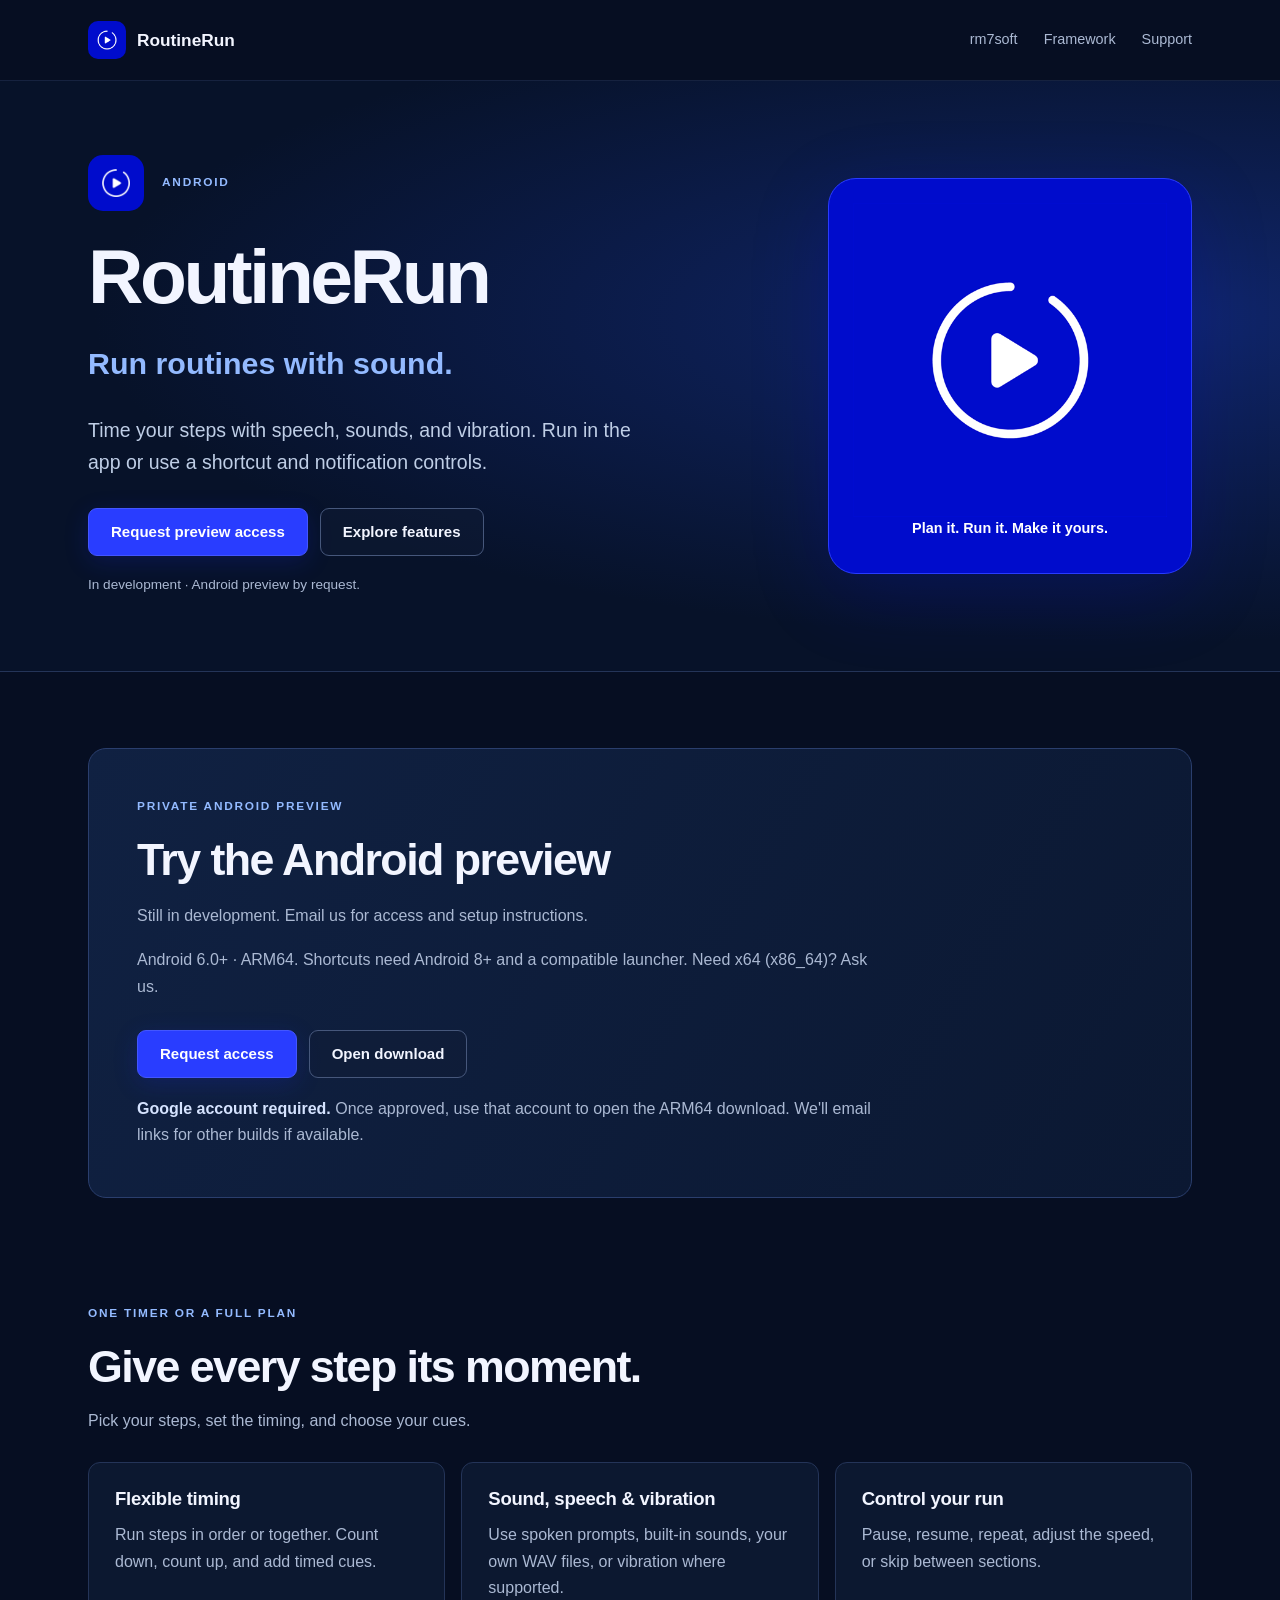
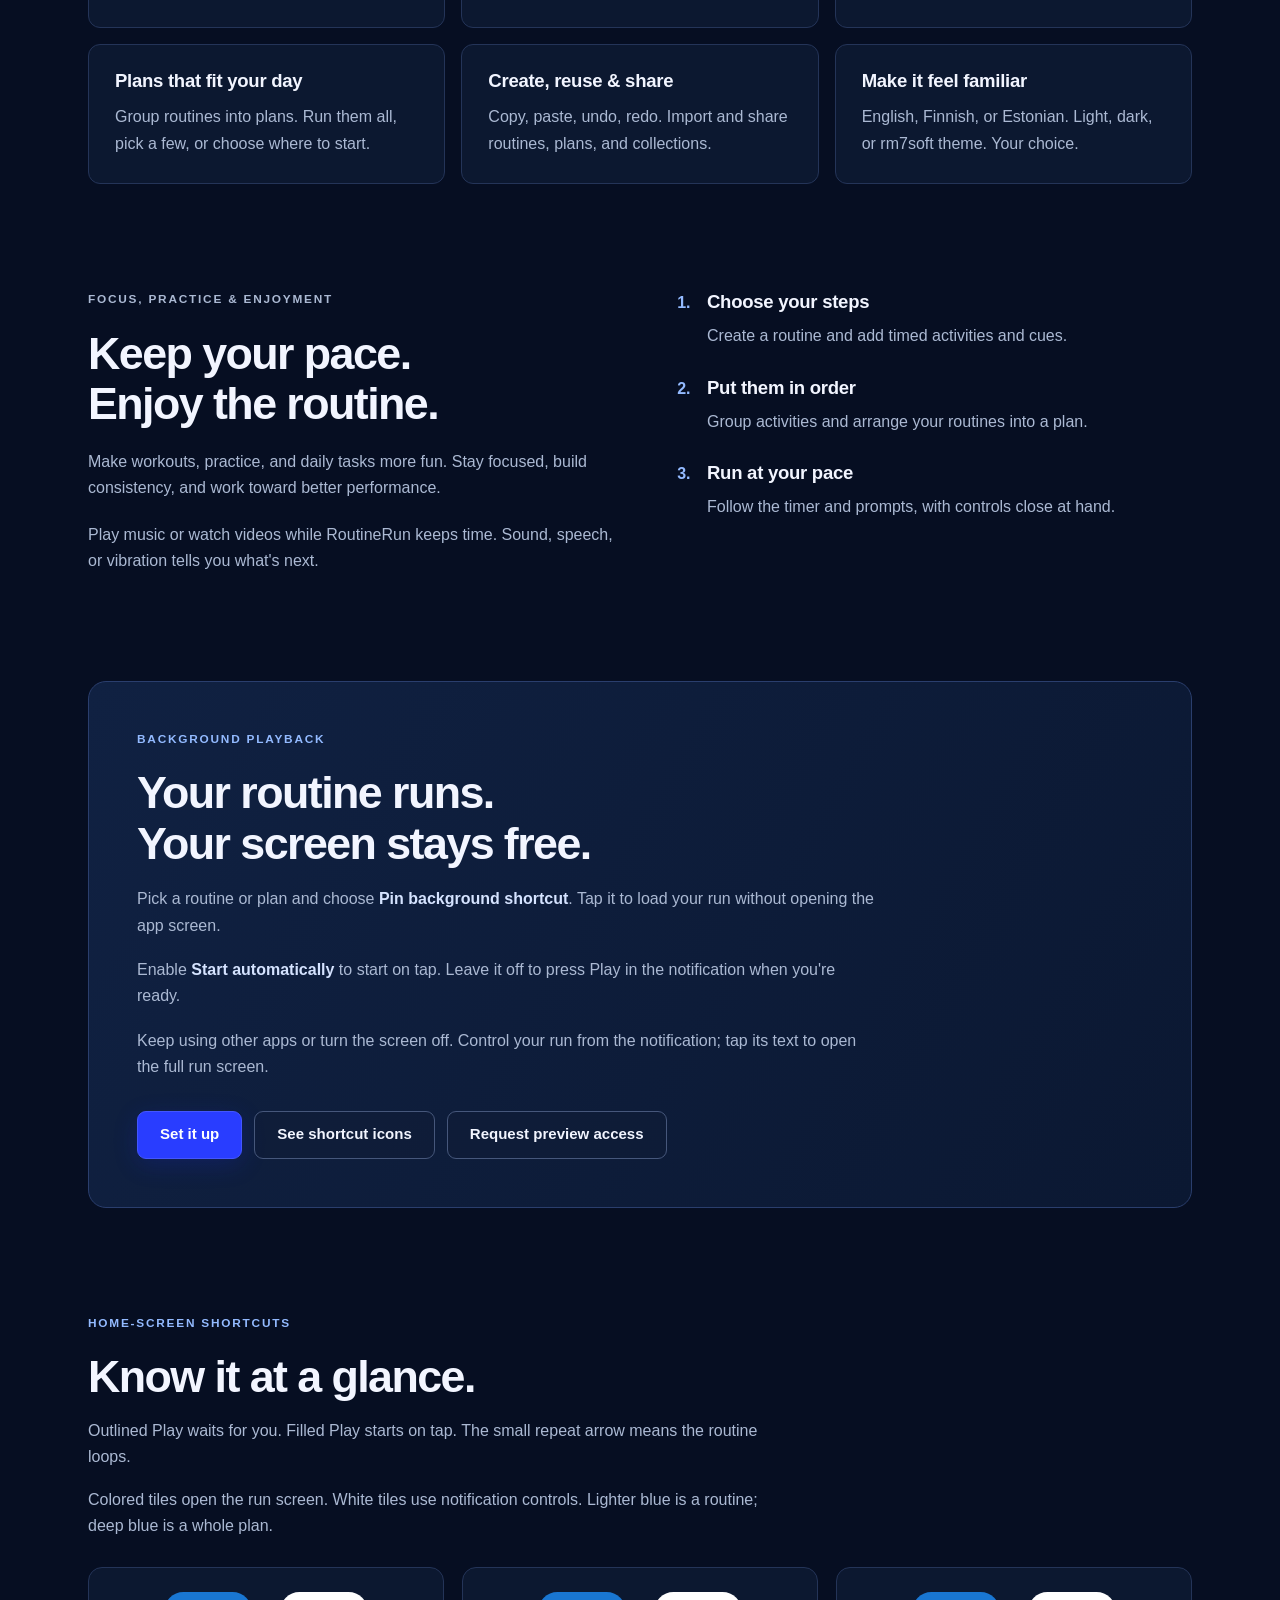
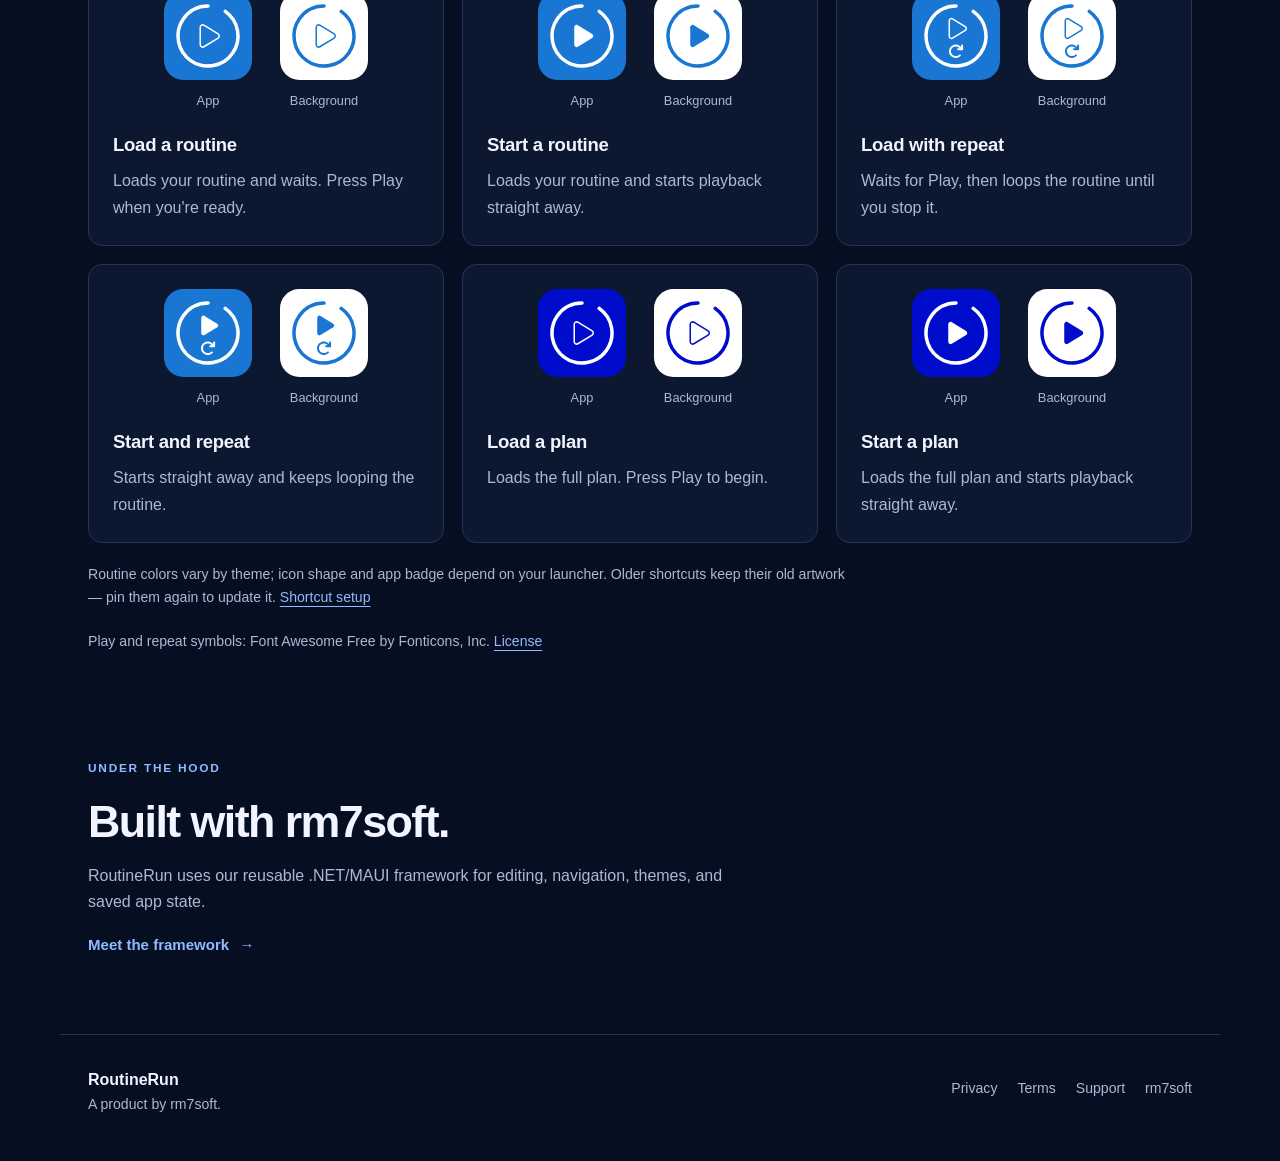
==== commit 7509a334: "Give Framework its own page and fix mobile navigation" ====
--- a/routinerun/index.html
+++ b/routinerun/index.html
@@ -6,7 +6,7 @@
     <title>RoutineRun | Run routines with sound</title>
     <meta name="description" content="RoutineRun for Android combines timed routines with speech, sounds, and vibration. Launch routines from home-screen shortcuts and control background playback from notifications.">
     <link rel="icon" type="image/png" href="../assets/routinerun-icon.png">
-    <link rel="stylesheet" href="../assets/styles.css">
+    <link rel="stylesheet" href="../assets/styles.css?v=20261023-nav">
 </head>
 <body>
     <a class="skip-link" href="#main">Skip to content</a>
@@ -18,9 +18,8 @@
             </a>
             <div class="nav-links">
                 <a href="../index.html">rm7soft</a>
+                <a href="../framework/">Framework</a>
                 <a href="support.html">Support</a>
-                <a href="privacy.html">Privacy</a>
-                <a href="terms.html">Terms</a>
             </div>
         </nav>
     </header>
@@ -224,7 +223,7 @@
                 <p class="eyebrow">Under the hood</p>
                 <h2 id="framework-note-title">Built with rm7soft.</h2>
                 <p>RoutineRun uses our reusable .NET/MAUI framework for editing, navigation, themes, and saved app state.</p>
-                <p><a class="text-link" href="../index.html#framework">Meet the framework <span aria-hidden="true">&rarr;</span></a></p>
+                <p><a class="text-link" href="../framework/">Meet the framework <span aria-hidden="true">&rarr;</span></a></p>
             </div>
         </section>
     </main>
--- a/assets/styles.css
+++ b/assets/styles.css
@@ -42,8 +42,7 @@
     position: sticky;
     top: 0;
     z-index: 5;
-    background: #060e22ed;
-    backdrop-filter: blur(16px);
+    background: var(--paper);
     border-bottom: 1px solid #24345888;
 }
 .nav-shell {
@@ -61,9 +60,12 @@
 .brand-wordmark { font-size: 1.65rem; letter-spacing: -0.065em; line-height: 1; }
 .brand-wordmark span { color: #b1c8fa; }
 .brand-text { font-size: 1.08rem; }
-.nav-links { display: flex; align-items: center; gap: 26px; color: var(--muted); font-size: .9rem; }
+.nav-links { display: flex; flex-wrap: wrap; align-items: center; gap: 8px 26px; color: var(--muted); font-size: .9rem; }
 .nav-links a, .site-footer a { text-decoration: none; padding-block: 10px; }
 .nav-links a:hover, .site-footer a:hover, .text-link:hover { color: #fff; }
+.nav-links a[aria-current="page"] { color: var(--ink); text-decoration: underline; text-decoration-color: var(--coral); text-underline-offset: 7px; }
+.framework-page .section-heading { max-width: 840px; }
+.framework-page h1 { font-size: clamp(2.4rem, 5vw, 4rem); }
 .hero { position: relative; overflow: hidden; isolation: isolate; }
 .hero-content { width: min(100%, var(--max)); margin: 0 auto; padding: 80px 28px; }
 .hero-company {
@@ -203,8 +205,8 @@
 @media (max-width: 640px) {
     html { scroll-padding-top: 140px; }
     .nav-shell { flex-direction: column; align-items: flex-start; gap: 10px; padding: 16px 20px 8px; }
-    .nav-links { width: 100%; gap: 24px; font-size: .86rem; overflow-x: auto; }
-    .nav-links a { flex-shrink: 0; }
+    .nav-links { width: 100%; gap: 4px 20px; font-size: .86rem; }
+    .nav-links a { flex-shrink: 0; min-height: 44px; }
     .hero-content, .section, .page-header, .legal-content, .support-list, .site-footer { padding-left: 20px; padding-right: 20px; }
     .hero-company .hero-content { padding-top: 62px; padding-bottom: 90px; }
     .hero-company h1 { font-size: clamp(2.25rem, 8.6vw, 3.4rem); }
